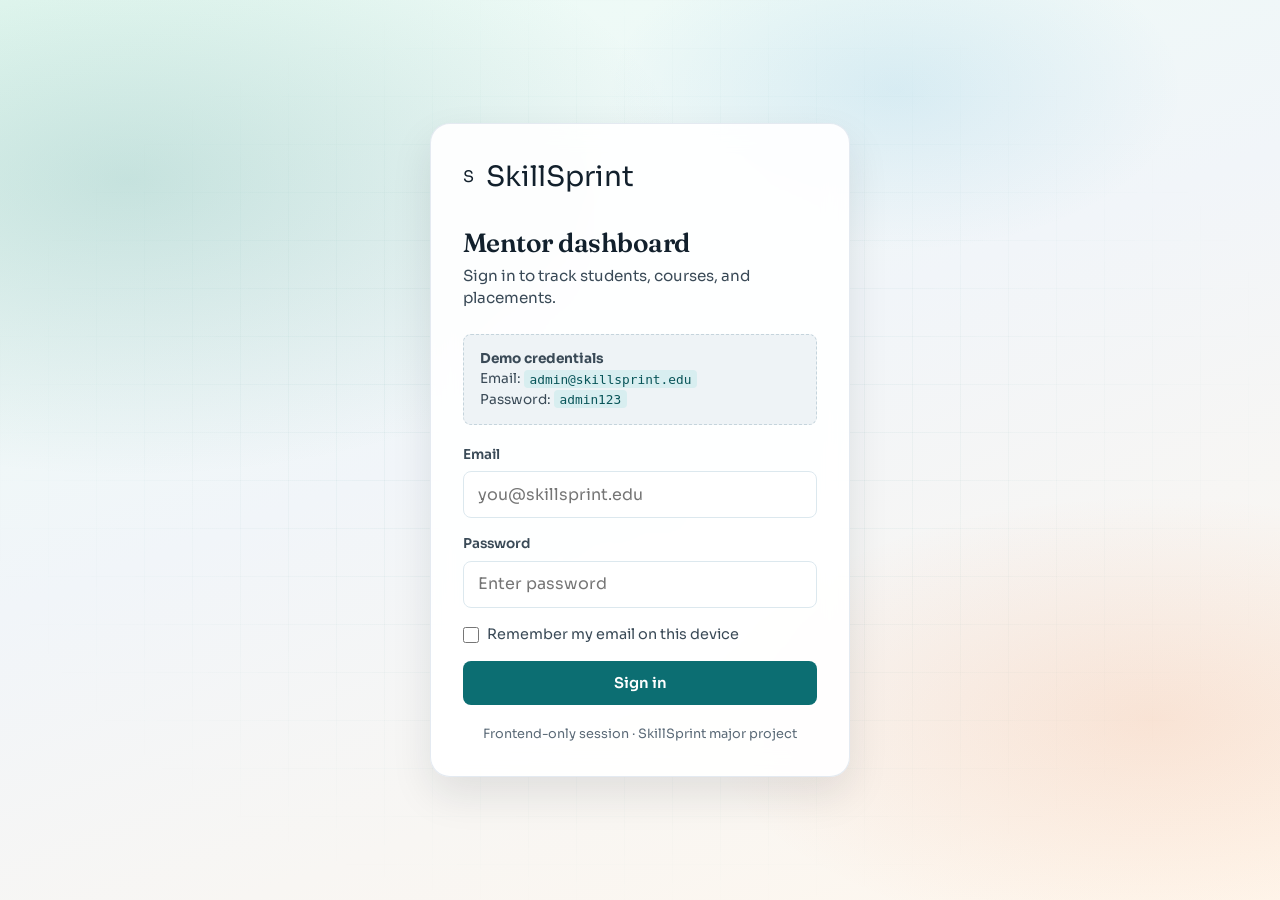
==== index.html @ 29f2655d "Initial commit" ====
<!DOCTYPE html>
<html lang="en">
<head>
  <meta charset="UTF-8" />
  <meta name="viewport" content="width=device-width, initial-scale=1.0" />
  <title>Sign in · SkillSprint</title>
  <link rel="preconnect" href="https://fonts.googleapis.com" />
  <link rel="preconnect" href="https://fonts.gstatic.com" crossorigin />
  <link href="https://fonts.googleapis.com/css2?family=Fraunces:opsz,wght@9..144,600;9..144,700&family=Sora:wght@400;500;600;700&display=swap" rel="stylesheet" />
  <link rel="stylesheet" href="css/variables.css" />
  <link rel="stylesheet" href="css/base.css" />
  <link rel="stylesheet" href="css/components.css" />
  <link rel="stylesheet" href="css/auth.css" />
</head>
<body>
  <main class="auth-page">
    <div class="auth-card">
      <div class="auth-brand">
        <div class="brand-mark" aria-hidden="true">S</div>
        <span class="brand-text">SkillSprint</span>
      </div>

      <h1 class="auth-headline">Mentor dashboard</h1>
      <p class="auth-sub">Sign in to track students, courses, and placements.</p>

      <div class="auth-demo" role="note">
        <strong>Demo credentials</strong><br />
        Email: <code>admin@skillsprint.edu</code><br />
        Password: <code>admin123</code>
      </div>

      <div id="loginAlert" class="alert alert-error hidden" role="alert"></div>

      <form id="loginForm" novalidate>
        <div class="form-group">
          <label class="form-label" for="email">Email</label>
          <input class="form-input" type="email" id="email" name="email" autocomplete="username" placeholder="you@skillsprint.edu" required />
        </div>
        <div class="form-group">
          <label class="form-label" for="password">Password</label>
          <input class="form-input" type="password" id="password" name="password" autocomplete="current-password" placeholder="Enter password" required />
        </div>
        <div class="form-group">
          <label class="checkbox-row">
            <input type="checkbox" id="remember" name="remember" />
            Remember my email on this device
          </label>
        </div>
        <button type="submit" class="btn btn-primary btn-block">Sign in</button>
      </form>

      <p class="auth-footer">Frontend-only session · SkillSprint major project</p>
    </div>
  </main>

  <script src="js/auth.js"></script>
  <script>
    document.addEventListener("DOMContentLoaded", () => {
      redirectIfAuthenticated();
      const emailInput = document.getElementById("email");
      const remembered = getRememberedEmail();
      if (remembered) {
        emailInput.value = remembered;
        document.getElementById("remember").checked = true;
      }
      document.getElementById("loginForm").addEventListener("submit", (e) => {
        e.preventDefault();
        const email = emailInput.value;
        const password = document.getElementById("password").value;
        const remember = document.getElementById("remember").checked;
        const alertEl = document.getElementById("loginAlert");
        if (!email.trim() || !password) {
          alertEl.textContent = "Please enter both email and password.";
          alertEl.classList.remove("hidden");
          return;
        }
        const result = login(email, password, remember);
        if (!result.ok) {
          alertEl.textContent = result.error;
          alertEl.classList.remove("hidden");
          return;
        }
        window.location.href = "dashboard.html";
      });
    });
  </script>
</body>
</html>
---- css/variables.css ----
:root {
  --color-primary: #0c6e72;
  --color-primary-hover: #0e858a;
  --color-primary-dark: #085458;
  --color-primary-soft: #d8eef0;
  --color-accent: #c45c26;
  --color-accent-soft: #f7e6dc;

  --color-bg: #f2f6f8;
  --color-surface: #ffffff;
  --color-surface-muted: #eef3f6;
  --color-border: #dce8ee;
  --color-border-strong: #c5d4dc;

  --color-text: #12202c;
  --color-text-secondary: #3a4a57;
  --color-text-muted: #5c6b78;
  --color-text-inverse: #ffffff;

  --color-success: #0f766e;
  --color-success-soft: #d1fae5;
  --color-warning: #b45309;
  --color-warning-soft: #fef3c7;
  --color-danger: #b91c1c;
  --color-danger-soft: #fee2e2;
  --color-info: #0369a1;
  --color-info-soft: #e0f2fe;

  --font-sans: "Sora", "Segoe UI", system-ui, sans-serif;
  --font-display: "Fraunces", Georgia, serif;

  --radius-sm: 6px;
  --radius-md: 8px;
  --radius-lg: 12px;
  --radius-xl: 20px;

  --shadow-sm: 0 1px 2px rgba(18, 32, 44, 0.05);
  --shadow-md: 0 4px 14px rgba(18, 32, 44, 0.06);
  --shadow-lg: 0 18px 40px rgba(18, 32, 44, 0.1);

  --sidebar-width: 260px;
  --sidebar-collapsed: 72px;
  --topbar-height: 64px;

  --transition: 180ms ease;
  --focus-ring: 0 0 0 3px rgba(12, 110, 114, 0.35);
}

[data-theme="contrast"] {
  --color-bg: #e4eef2;
  --color-surface: #ffffff;
  --color-text: #0a1218;
  --color-text-secondary: #1e2d3a;
  --color-border: #9bb0bc;
  --color-primary: #085458;
  --shadow-md: 0 4px 12px rgba(18, 32, 44, 0.12);
}
---- css/base.css ----
*,
*::before,
*::after {
  box-sizing: border-box;
  margin: 0;
  padding: 0;
}

html {
  font-size: 16px;
  -webkit-text-size-adjust: 100%;
}

body {
  font-family: var(--font-sans);
  background: var(--color-bg);
  color: var(--color-text);
  line-height: 1.5;
  min-height: 100vh;
  -webkit-font-smoothing: antialiased;
}

img {
  max-width: 100%;
  display: block;
}

a {
  color: var(--color-primary);
  text-decoration: none;
}

a:hover {
  color: var(--color-primary-hover);
}

button,
input,
select,
textarea {
  font: inherit;
  color: inherit;
}

ul,
ol {
  list-style: none;
}

h1,
h2,
h3,
h4 {
  font-weight: 600;
  line-height: 1.25;
  color: var(--color-text);
}

h1 {
  font-size: 1.75rem;
}

h2 {
  font-size: 1.25rem;
}

h3 {
  font-size: 1.05rem;
}

p {
  color: var(--color-text-secondary);
}

:focus-visible {
  outline: none;
  box-shadow: var(--focus-ring);
}

.sr-only {
  position: absolute;
  width: 1px;
  height: 1px;
  padding: 0;
  margin: -1px;
  overflow: hidden;
  clip: rect(0, 0, 0, 0);
  border: 0;
}

.text-muted {
  color: var(--color-text-muted);
}

.text-success {
  color: var(--color-success);
}

.text-danger {
  color: var(--color-danger);
}

.text-warning {
  color: var(--color-warning);
}

.font-display {
  font-family: var(--font-display);
}

.mt-1 { margin-top: 0.25rem; }
.mt-2 { margin-top: 0.5rem; }
.mt-3 { margin-top: 0.75rem; }
.mt-4 { margin-top: 1rem; }
.mb-2 { margin-bottom: 0.5rem; }
.mb-3 { margin-bottom: 0.75rem; }
.mb-4 { margin-bottom: 1rem; }
.gap-2 { gap: 0.5rem; }
.gap-3 { gap: 0.75rem; }
.gap-4 { gap: 1rem; }

.flex {
  display: flex;
}

.flex-col {
  flex-direction: column;
}

.items-center {
  align-items: center;
}

.justify-between {
  justify-content: space-between;
}

.flex-1 {
  flex: 1;
}

.w-full {
  width: 100%;
}

.hidden {
  display: none !important;
}
---- css/components.css ----
.btn {
  display: inline-flex;
  align-items: center;
  justify-content: center;
  gap: 0.5rem;
  padding: 0.6rem 1.1rem;
  border-radius: var(--radius-md);
  border: 1px solid transparent;
  font-weight: 600;
  font-size: 0.925rem;
  cursor: pointer;
  transition: background var(--transition), border-color var(--transition), color var(--transition), box-shadow var(--transition);
}

.btn:disabled {
  opacity: 0.6;
  cursor: not-allowed;
}

.btn-primary {
  background: var(--color-primary);
  color: var(--color-text-inverse);
}

.btn-primary:hover:not(:disabled) {
  background: var(--color-primary-hover);
}

.btn-secondary {
  background: var(--color-surface);
  border-color: var(--color-border);
  color: var(--color-text);
}

.btn-secondary:hover:not(:disabled) {
  background: var(--color-surface-muted);
  border-color: var(--color-border-strong);
}

.btn-ghost {
  background: transparent;
  color: var(--color-text-secondary);
}

.btn-ghost:hover:not(:disabled) {
  background: var(--color-surface-muted);
  color: var(--color-text);
}

.btn-danger {
  background: var(--color-danger-soft);
  color: var(--color-danger);
}

.btn-danger:hover:not(:disabled) {
  background: #fecaca;
}

.btn-sm {
  padding: 0.4rem 0.75rem;
  font-size: 0.85rem;
}

.btn-block {
  width: 100%;
}

.card {
  background: var(--color-surface);
  border: 1px solid var(--color-border);
  border-radius: var(--radius-lg);
  box-shadow: var(--shadow-sm);
}

.card-body {
  padding: 1.25rem;
}

.card-header {
  display: flex;
  align-items: center;
  justify-content: space-between;
  gap: 1rem;
  padding: 1rem 1.25rem;
  border-bottom: 1px solid var(--color-border);
}

.card-header h2,
.card-header h3 {
  font-size: 1rem;
}

.kpi-card {
  padding: 1.15rem 1.25rem;
}

.kpi-label {
  font-size: 0.8rem;
  font-weight: 500;
  color: var(--color-text-muted);
  margin-bottom: 0.35rem;
}

.kpi-value {
  font-size: 1.65rem;
  font-weight: 700;
  letter-spacing: -0.02em;
  color: var(--color-text);
}

.kpi-delta {
  display: inline-flex;
  align-items: center;
  gap: 0.25rem;
  margin-top: 0.5rem;
  font-size: 0.8rem;
  font-weight: 600;
}

.kpi-delta.up {
  color: var(--color-success);
}

.kpi-delta.down {
  color: var(--color-danger);
}

.chart-wrap {
  position: relative;
  height: 280px;
  padding: 1rem 1.25rem 1.25rem;
}

.chart-wrap.tall {
  height: 320px;
}

.chart-skeleton {
  position: absolute;
  inset: 1rem 1.25rem;
  border-radius: var(--radius-md);
  background: linear-gradient(
    90deg,
    var(--color-surface-muted) 0%,
    #e2e8f0 50%,
    var(--color-surface-muted) 100%
  );
  background-size: 200% 100%;
  animation: shimmer 1.2s ease-in-out infinite;
}

.chart-skeleton.hidden {
  display: none;
}

@keyframes shimmer {
  0% { background-position: 200% 0; }
  100% { background-position: -200% 0; }
}

.form-group {
  margin-bottom: 1rem;
}

.form-label {
  display: block;
  font-size: 0.85rem;
  font-weight: 600;
  color: var(--color-text-secondary);
  margin-bottom: 0.4rem;
}

.form-input,
.form-select {
  width: 100%;
  padding: 0.65rem 0.85rem;
  border: 1px solid var(--color-border);
  border-radius: var(--radius-md);
  background: var(--color-surface);
  transition: border-color var(--transition), box-shadow var(--transition);
}

.form-input:hover,
.form-select:hover {
  border-color: var(--color-border-strong);
}

.form-input:focus,
.form-select:focus {
  border-color: var(--color-primary);
  box-shadow: var(--focus-ring);
  outline: none;
}

.form-hint {
  font-size: 0.8rem;
  color: var(--color-text-muted);
  margin-top: 0.35rem;
}

.form-error {
  font-size: 0.8rem;
  color: var(--color-danger);
  margin-top: 0.35rem;
}

.checkbox-row {
  display: flex;
  align-items: center;
  gap: 0.5rem;
  font-size: 0.9rem;
  color: var(--color-text-secondary);
}

.checkbox-row input {
  width: 1rem;
  height: 1rem;
  accent-color: var(--color-primary);
}

.toolbar {
  display: flex;
  flex-wrap: wrap;
  align-items: center;
  gap: 0.75rem;
  margin-bottom: 1rem;
}

.toolbar .form-input,
.toolbar .form-select {
  width: auto;
  min-width: 160px;
}

.search-input {
  min-width: 220px !important;
}

.table-wrap {
  overflow-x: auto;
}

.data-table {
  width: 100%;
  border-collapse: collapse;
  font-size: 0.9rem;
}

.data-table th,
.data-table td {
  padding: 0.85rem 1rem;
  text-align: left;
  border-bottom: 1px solid var(--color-border);
  white-space: nowrap;
}

.data-table th {
  font-size: 0.75rem;
  font-weight: 600;
  letter-spacing: 0.04em;
  text-transform: uppercase;
  color: var(--color-text-muted);
  background: var(--color-surface-muted);
  cursor: pointer;
  user-select: none;
}

.data-table th:hover {
  color: var(--color-text);
}

.data-table th .sort-indicator {
  margin-left: 0.25rem;
  opacity: 0.5;
}

.data-table tbody tr:hover {
  background: var(--color-surface-muted);
}

.badge {
  display: inline-flex;
  align-items: center;
  padding: 0.2rem 0.55rem;
  border-radius: 999px;
  font-size: 0.75rem;
  font-weight: 600;
}

.badge-active {
  background: var(--color-success-soft);
  color: var(--color-success);
}

.badge-trial {
  background: var(--color-info-soft);
  color: var(--color-info);
}

.badge-churned {
  background: var(--color-danger-soft);
  color: var(--color-danger);
}

.badge-paused {
  background: var(--color-warning-soft);
  color: var(--color-warning);
}

.badge-placed {
  background: var(--color-primary-soft);
  color: var(--color-primary-dark);
}

.badge-danger {
  background: var(--color-danger-soft);
  color: var(--color-danger);
}

.badge-warning {
  background: var(--color-warning-soft);
  color: var(--color-warning);
}

.badge-info {
  background: var(--color-info-soft);
  color: var(--color-info);
}

.list-row {
  display: flex;
  align-items: center;
  justify-content: space-between;
  gap: 1rem;
  padding: 0.9rem 1.25rem;
  border-bottom: 1px solid var(--color-border);
}

.list-row:last-child {
  border-bottom: none;
}

.list-row strong {
  display: block;
  font-size: 0.9rem;
  font-weight: 600;
}

.list-row .text-muted {
  font-size: 0.8rem;
}

.activity-list {
  display: flex;
  flex-direction: column;
}

.activity-item {
  display: flex;
  gap: 0.85rem;
  padding: 0.9rem 1.25rem;
  border-bottom: 1px solid var(--color-border);
}

.activity-item:last-child {
  border-bottom: none;
}

.activity-dot {
  width: 10px;
  height: 10px;
  border-radius: 50%;
  margin-top: 0.4rem;
  flex-shrink: 0;
  background: var(--color-primary);
}

.activity-dot.success { background: var(--color-success); }
.activity-dot.warning { background: var(--color-warning); }
.activity-dot.danger { background: var(--color-danger); }
.activity-dot.info { background: var(--color-info); }

.activity-body strong {
  display: block;
  font-size: 0.9rem;
  font-weight: 600;
}

.activity-body span {
  font-size: 0.8rem;
  color: var(--color-text-muted);
}

.pagination {
  display: flex;
  align-items: center;
  justify-content: space-between;
  gap: 1rem;
  padding: 1rem 1.25rem;
  border-top: 1px solid var(--color-border);
  flex-wrap: wrap;
}

.pagination-info {
  font-size: 0.85rem;
  color: var(--color-text-muted);
}

.pagination-actions {
  display: flex;
  gap: 0.5rem;
}

.empty-state {
  padding: 3rem 1.5rem;
  text-align: center;
  color: var(--color-text-muted);
}

.empty-state h3 {
  margin-bottom: 0.35rem;
  color: var(--color-text-secondary);
}

.alert {
  padding: 0.75rem 1rem;
  border-radius: var(--radius-md);
  font-size: 0.875rem;
  margin-bottom: 1rem;
}

.alert-error {
  background: var(--color-danger-soft);
  color: var(--color-danger);
  border: 1px solid #fecaca;
}

.alert-success {
  background: var(--color-success-soft);
  color: var(--color-success);
  border: 1px solid #a7f3d0;
}

.alert-info {
  background: var(--color-info-soft);
  color: var(--color-info);
  border: 1px solid #bae6fd;
}

.settings-grid {
  display: grid;
  grid-template-columns: 1fr 1fr;
  gap: 1rem;
  max-width: 960px;
}

@media (max-width: 800px) {
  .settings-grid {
    grid-template-columns: 1fr;
  }
}

.toggle-row {
  display: flex;
  align-items: center;
  justify-content: space-between;
  gap: 1rem;
  padding: 0.75rem 0;
  border-bottom: 1px solid var(--color-border);
}

.toggle-row:last-child {
  border-bottom: none;
}

.switch {
  position: relative;
  width: 44px;
  height: 24px;
  flex-shrink: 0;
}

.switch input {
  opacity: 0;
  width: 0;
  height: 0;
}

.switch-slider {
  position: absolute;
  inset: 0;
  background: var(--color-border-strong);
  border-radius: 999px;
  cursor: pointer;
  transition: background var(--transition);
}

.switch-slider::before {
  content: "";
  position: absolute;
  width: 18px;
  height: 18px;
  left: 3px;
  top: 3px;
  background: white;
  border-radius: 50%;
  transition: transform var(--transition);
  box-shadow: var(--shadow-sm);
}

.switch input:checked + .switch-slider {
  background: var(--color-primary);
}

.switch input:checked + .switch-slider::before {
  transform: translateX(20px);
}

.switch input:focus-visible + .switch-slider {
  box-shadow: var(--focus-ring);
}
---- css/auth.css ----
.auth-page {
  min-height: 100vh;
  display: grid;
  place-items: center;
  padding: 2rem 1rem;
  position: relative;
  overflow: hidden;
  background:
    radial-gradient(ellipse 80% 60% at 10% 20%, rgba(15, 118, 110, 0.18), transparent 55%),
    radial-gradient(ellipse 70% 50% at 90% 80%, rgba(234, 88, 12, 0.12), transparent 50%),
    radial-gradient(ellipse 50% 40% at 70% 10%, rgba(2, 132, 199, 0.1), transparent 45%),
    linear-gradient(160deg, #ecfdf5 0%, #f1f5f9 45%, #fff7ed 100%);
}

.auth-page::before {
  content: "";
  position: absolute;
  inset: 0;
  background-image:
    linear-gradient(rgba(15, 118, 110, 0.04) 1px, transparent 1px),
    linear-gradient(90deg, rgba(15, 118, 110, 0.04) 1px, transparent 1px);
  background-size: 48px 48px;
  pointer-events: none;
  mask-image: radial-gradient(ellipse at center, black 30%, transparent 75%);
}

.auth-card {
  position: relative;
  width: 100%;
  max-width: 420px;
  background: rgba(255, 255, 255, 0.92);
  backdrop-filter: blur(12px);
  border: 1px solid rgba(226, 232, 240, 0.9);
  border-radius: var(--radius-xl);
  box-shadow: var(--shadow-lg);
  padding: 2rem;
  animation: authIn 0.45s ease both;
}

@keyframes authIn {
  from {
    opacity: 0;
    transform: translateY(12px);
  }
  to {
    opacity: 1;
    transform: translateY(0);
  }
}

.auth-brand {
  display: flex;
  align-items: center;
  gap: 0.75rem;
  margin-bottom: 1.75rem;
}

.auth-brand .brand-text {
  font-size: 1.75rem;
}

.auth-headline {
  font-family: var(--font-display);
  font-size: 1.65rem;
  font-weight: 600;
  letter-spacing: -0.02em;
  margin-bottom: 0.35rem;
  color: var(--color-text);
}

.auth-sub {
  color: var(--color-text-secondary);
  font-size: 0.95rem;
  margin-bottom: 1.5rem;
}

.auth-demo {
  background: var(--color-surface-muted);
  border: 1px dashed var(--color-border-strong);
  border-radius: var(--radius-md);
  padding: 0.85rem 1rem;
  margin-bottom: 1.25rem;
  font-size: 0.85rem;
  color: var(--color-text-secondary);
}

.auth-demo code {
  font-family: ui-monospace, SFMono-Regular, Menlo, monospace;
  font-size: 0.8rem;
  background: var(--color-primary-soft);
  color: var(--color-primary-dark);
  padding: 0.1rem 0.35rem;
  border-radius: 4px;
}

.auth-footer {
  margin-top: 1.25rem;
  text-align: center;
  font-size: 0.8rem;
  color: var(--color-text-muted);
}
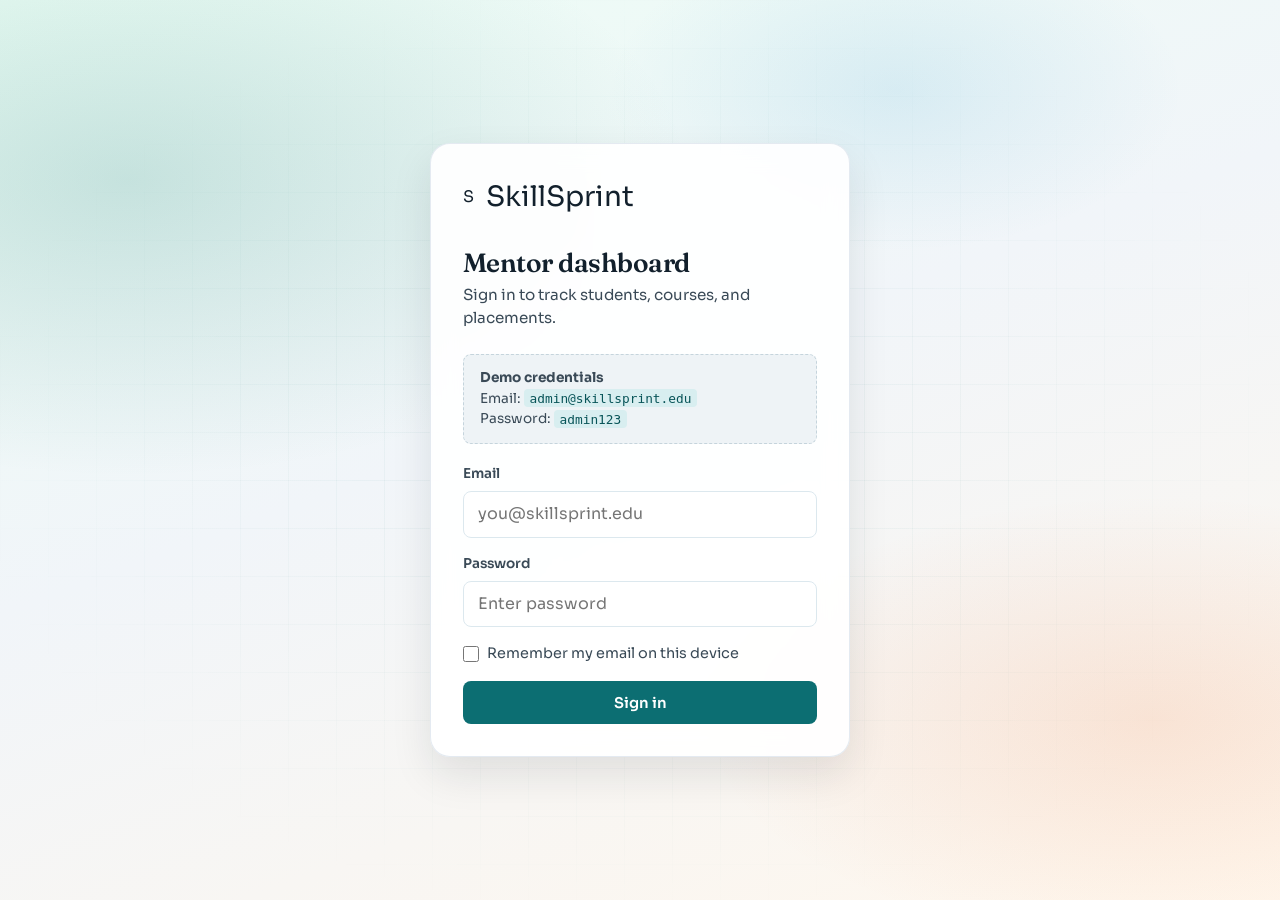
==== commit d0f10b92: "Updated index page" ====
--- a/index.html
+++ b/index.html
@@ -48,8 +48,6 @@
         </div>
         <button type="submit" class="btn btn-primary btn-block">Sign in</button>
       </form>
-
-      <p class="auth-footer">Frontend-only session · SkillSprint major project</p>
     </div>
   </main>
 
